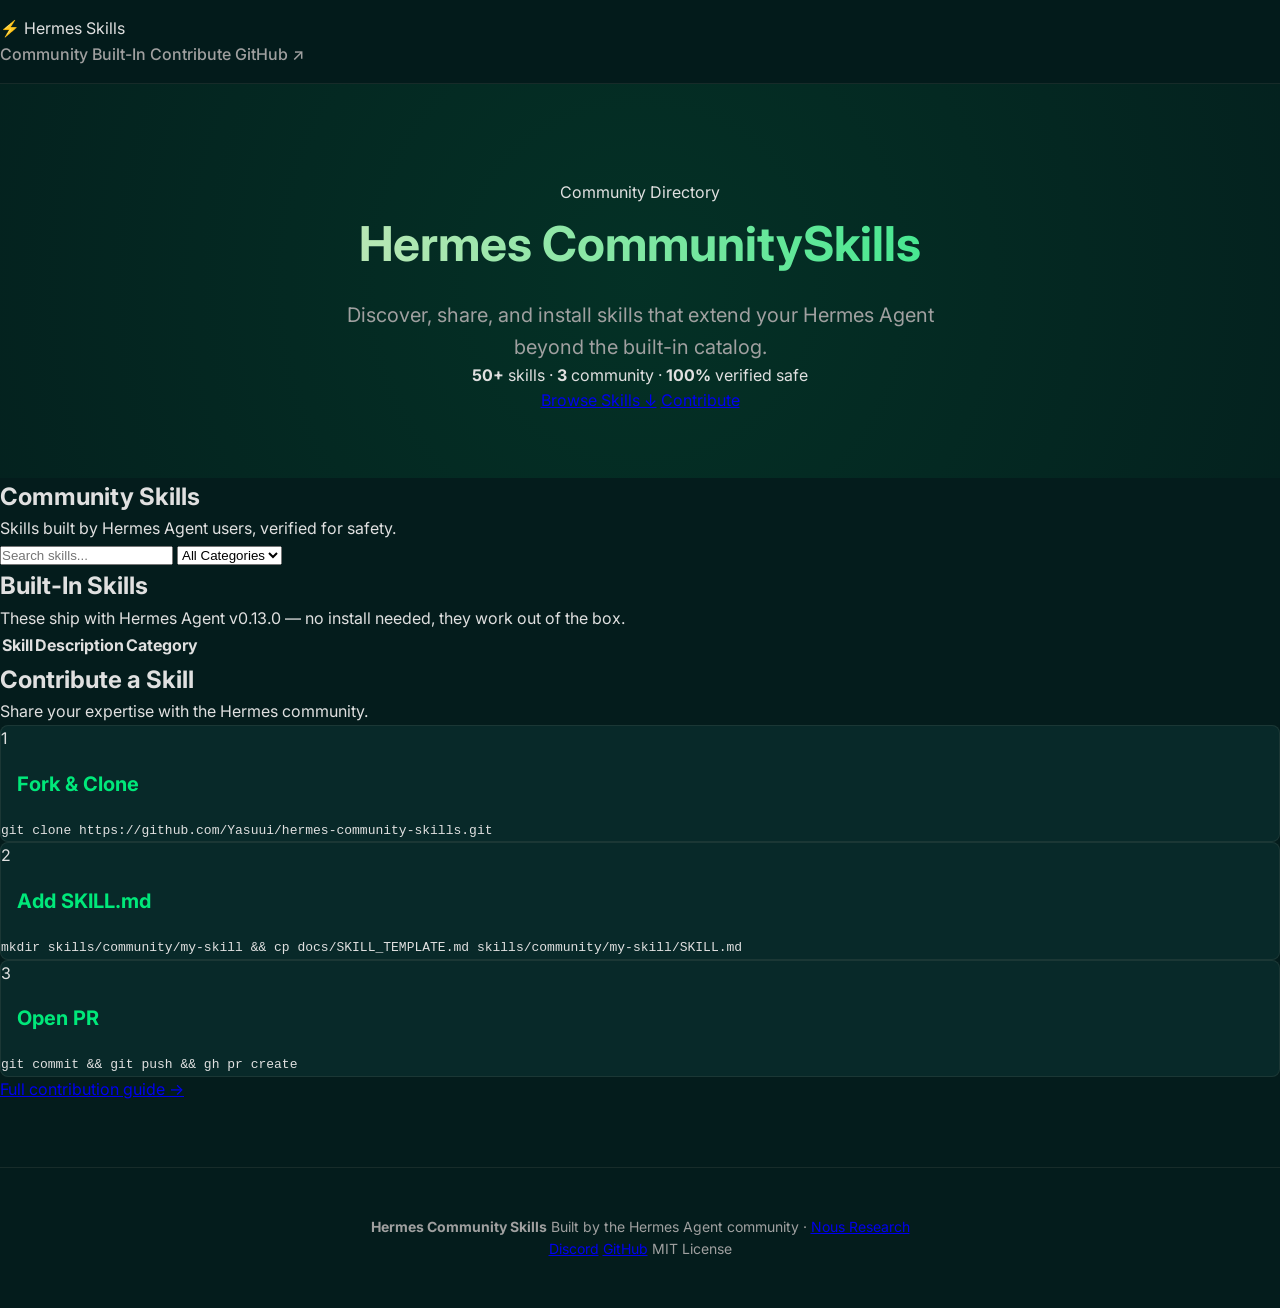
==== index.html @ bfd0f85b "Initial commit: community skills website with docs, app.js, catalog, CI workflow, PR and issue templ" ====
<!DOCTYPE html>
<html lang="en">
<head>
<meta charset="UTF-8">
<meta name="viewport" content="width=device-width, initial-scale=1.0">
<title>Hermes Community Skills</title>
<link rel="preconnect" href="https://fonts.googleapis.com">
<link rel="preconnect" href="https://fonts.gstatic.com" crossorigin>
<link href="https://fonts.googleapis.com/css2?family=Inter:wght@400;500;600;700&family=JetBrains+Mono:wght@400;500&display=swap" rel="stylesheet">
<link rel="stylesheet" href="style.css">
</head>
<body>

<nav class="navbar">
  <div class="nav-inner">
    <span class="nav-brand">⚡ Hermes Skills</span>
    <div class="nav-links">
      <a href="#catalog">Community</a>
      <a href="#builtin">Built-In</a>
      <a href="#contribute">Contribute</a>
      <a href="https://github.com/Yasuui/hermes-community-skills" class="nav-gh" target="_blank">GitHub ↗</a>
    </div>
  </div>
</nav>

<section class="hero" id="hero">
  <div class="hero-inner">
    <div class="hero-badge">
      <span class="badge">Community Directory</span>
    </div>
    <h1>Hermes Community<span class="accent">Skills</span></h1>
    <p class="hero-sub">Discover, share, and install skills that extend your Hermes Agent beyond the built-in catalog.</p>
    <div class="hero-stats">
      <span class="stat"><strong id="skill-count">50+</strong> skills</span>
      <span class="stat-sep">·</span>
      <span class="stat"><strong>3</strong> community</span>
      <span class="stat-sep">·</span>
      <span class="stat"><strong>100%</strong> verified safe</span>
    </div>
    <div class="hero-actions">
      <a href="#catalog" class="btn btn-primary">Browse Skills ↓</a>
      <a href="#contribute" class="btn btn-outline">Contribute</a>
    </div>
  </div>
  <div class="hero-glow"></div>
</section>

<section class="catalog" id="catalog">
  <div class="section-header">
    <h2>Community Skills</h2>
    <p>Skills built by Hermes Agent users, verified for safety.</p>
  </div>

  <div class="filter-bar">
    <input type="text" id="search" class="filter-input" placeholder="Search skills...">
    <select id="category-filter" class="filter-select">
      <option value="all">All Categories</option>
      <option value="devops">DevOps</option>
      <option value="software-development">Development</option>
      <option value="creative">Creative</option>
      <option value="research">Research</option>
      <option value="productivity">Productivity</option>
      <option value="mlops">ML/AI</option>
    </select>
  </div>

  <div class="skill-grid" id="community-grid">
    <!-- Populated by JS -->
  </div>

  <div class="empty-state" id="empty-state" style="display:none">
    <p>No skills match your search.</p>
  </div>
</section>

<section class="builtin" id="builtin">
  <div class="section-header">
    <h2>Built-In Skills</h2>
    <p>These ship with Hermes Agent v0.13.0 — no install needed, they work out of the box.</p>
  </div>

  <div class="builtin-table-wrapper">
    <table class="builtin-table" id="builtin-table">
      <thead>
        <tr>
          <th>Skill</th>
          <th>Description</th>
          <th>Category</th>
        </tr>
      </thead>
      <tbody></tbody>
    </table>
  </div>
</section>

<section class="contribute" id="contribute">
  <div class="section-header">
    <h2>Contribute a Skill</h2>
    <p>Share your expertise with the Hermes community.</p>
  </div>

  <div class="steps">
    <div class="step-card">
      <div class="step-num">1</div>
      <h3>Fork & Clone</h3>
      <code>git clone https://github.com/Yasuui/hermes-community-skills.git</code>
    </div>
    <div class="step-card">
      <div class="step-num">2</div>
      <h3>Add SKILL.md</h3>
      <code>mkdir skills/community/my-skill && cp docs/SKILL_TEMPLATE.md skills/community/my-skill/SKILL.md</code>
    </div>
    <div class="step-card">
      <div class="step-num">3</div>
      <h3>Open PR</h3>
      <code>git commit && git push && gh pr create</code>
    </div>
  </div>

  <p class="contribute-link">
    <a href="https://github.com/Yasuui/hermes-community-skills/blob/main/CONTRIBUTING.md">Full contribution guide →</a>
  </p>
</section>

<footer>
  <div class="footer-inner">
    <div class="footer-brand">
      <strong>Hermes Community Skills</strong>
      <span>Built by the Hermes Agent community · <a href="https://nousresearch.com">Nous Research</a></span>
    </div>
    <div class="footer-links">
      <a href="https://discord.gg/nousresearch">Discord</a>
      <a href="https://github.com/Yasuui/hermes-community-skills">GitHub</a>
      <span>MIT License</span>
    </div>
  </div>
</footer>

<script src="app.js"></script>
</body>
</html>
---- style.css ----
:root {
  --bg-dark: #041c1c;
  --card-bg: rgba(10,47,47,0.7);
  --border: rgba(255,230,203,0.08);
  --accent: #ffe6cb;
  --green: #00e87a;
  --text-light: #e0e0e0;
  --text-muted: #a0a0a0;
  --font-body: 'Inter', sans-serif;
  --font-code: 'JetBrains Mono', monospace;
}

* {
  margin: 0;
  padding: 0;
  box-sizing: border-box;
}

body {
  font-family: var(--font-body);
  background-color: var(--bg-dark);
  color: var(--text-light);
  line-height: 1.6;
}

.container {
  max-width: 1200px;
  margin: 0 auto;
  padding: 0 1rem;
}

nav {
  position: sticky;
  top: 0;
  backdrop-filter: blur(10px);
  background: rgba(4, 28, 28, 0.8);
  border-bottom: 1px solid var(--border);
  z-index: 1000;
  padding: 1rem 0;
}

nav .container {
  display: flex;
  justify-content: space-between;
  align-items: center;
}

nav ul {
  display: flex;
  list-style: none;
  gap: 2rem;
}

nav a {
  color: var(--text-muted);
  text-decoration: none;
  font-weight: 500;
  transition: color 0.3s;
}

nav a:hover {
  color: var(--accent);
}

.hero {
  text-align: center;
  padding: 6rem 0 4rem;
  position: relative;
  overflow: hidden;
}

.hero::before {
  content: '';
  position: absolute;
  top: -50%;
  left: -50%;
  width: 200%;
  height: 200%;
  background: radial-gradient(circle, rgba(0,232,122,0.1) 0%, transparent 70%);
  z-index: -1;
  animation: pulse 4s ease-in-out infinite;
}

@keyframes pulse {
  0%, 100% { opacity: 0.6; }
  50% { opacity: 1; }
}

.hero h1 {
  font-size: 3rem;
  margin-bottom: 1rem;
  background: linear-gradient(to right, var(--accent), var(--green));
  -webkit-background-clip: text;
  -webkit-text-fill-color: transparent;
}

.hero p {
  font-size: 1.25rem;
  color: var(--text-muted);
  max-width: 600px;
  margin: 0 auto;
}

.filters {
  display: flex;
  gap: 1rem;
  flex-wrap: wrap;
  justify-content: center;
  margin: 2rem 0;
}

.filters input,
.filters select {
  padding: 0.75rem 1rem;
  border: 1px solid var(--border);
  background: rgba(10,47,47,0.5);
  color: var(--text-light);
  border-radius: 4px;
  font-family: var(--font-body);
}

.filters input::placeholder {
  color: var(--text-muted);
}

.filters select {
  cursor: pointer;
}

.skills-grid {
  display: grid;
  grid-template-columns: repeat(auto-fit, minmax(300px, 1fr));
  gap: 1.5rem;
  margin: 2rem 0;
}

.skill-card {
  background: var(--card-bg);
  border: 1px solid var(--border);
  border-radius: 8px;
  overflow: hidden;
  transition: border-color 0.3s, transform 0.2s;
}

.skill-card:hover {
  border-color: var(--accent);
  transform: translateY(-4px);
}

.skill-header {
  padding: 1.5rem;
  border-bottom: 1px solid var(--border);
}

.skill-header h2 {
  font-size: 1.5rem;
  margin-bottom: 0.5rem;
  color: var(--accent);
}

.skill-header .category {
  display: inline-block;
  background: rgba(0,232,122,0.2);
  color: var(--green);
  padding: 0.25rem 0.75rem;
  border-radius: 12px;
  font-size: 0.875rem;
  font-weight: 500;
}

.skill-description {
  padding: 0 1.5rem 1.5rem;
  color: var(--text-muted);
  line-height: 1.5;
}

.skill-footer {
  padding: 1.5rem;
  border-top: 1px solid var(--border);
  display: flex;
  justify-content: space-between;
  align-items: center;
}

.copy-btn {
  background: transparent;
  border: 1px solid var(--green);
  color: var(--green);
  padding: 0.5rem 1rem;
  border-radius: 4px;
  cursor: pointer;
  font-family: var(--font-body);
  font-size: 0.875rem;
  transition: all 0.2s;
}

.copy-btn:hover {
  background: rgba(0,232,122,0.2);
}

.copy-btn.copied {
  background: var(--green);
  color: var(--bg-dark);
}

.steps-section {
  margin: 4rem 0;
}

.steps-container {
  display: flex;
  gap: 1.5rem;
  overflow-x: auto;
  padding-bottom: 1rem;
  scrollbar-width: thin;
}

.step-card {
  flex: 0 0 280px;
  background: var(--card-bg);
  border: 1px solid var(--border);
  border-radius: 8px;
  overflow: hidden;
}

.step-card h3 {
  color: var(--green);
  padding: 1rem;
  font-size: 1.25rem;
}

.step-card ol {
  padding: 0 1.5rem 1.5rem;
}

.step-card li {
  margin-bottom: 0.75rem;
  color: var(--text-muted);
  position: relative;
  padding-left: 1.5rem;
}

.step-card li::before {
  content: '';
  position: absolute;
  left: 0;
  top: 0.75rem;
  width: 8px;
  height: 8px;
  background: var(--green);
  border-radius: 50%;
}

footer {
  text-align: center;
  padding: 3rem 0;
  border-top: 1px solid var(--border);
  margin-top: 4rem;
  color: var(--text-muted);
  font-size: 0.875rem;
}

@media (max-width: 768px) {
  .hero h1 {
    font-size: 2.25rem;
  }
  
  .filters {
    flex-direction: column;
    align-items: stretch;
  }
  
  .filters input,
  .filters select {
    width: 100%;
  }
  
  .skills-grid {
    grid-template-columns: 1fr;
  }
  
  .steps-container {
    justify-content: center;
  }
}
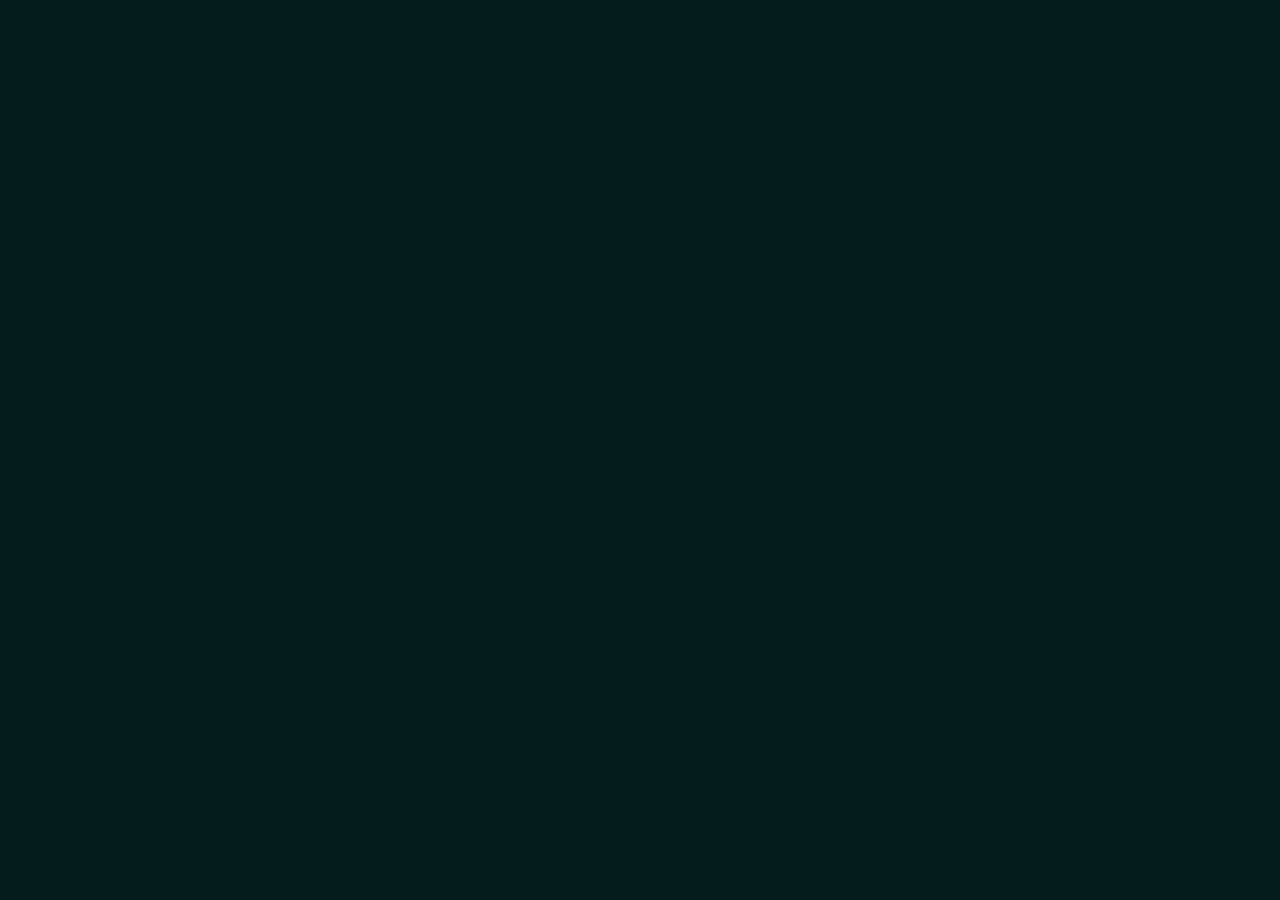
==== commit 3156fd50: "Add index.html for GitHub Pages" ====
--- a/index.html
+++ b/index.html
@@ -1,141 +1,13 @@
 <!DOCTYPE html>
 <html lang="en">
 <head>
-<meta charset="UTF-8">
-<meta name="viewport" content="width=device-width, initial-scale=1.0">
-<title>Hermes Community Skills</title>
-<link rel="preconnect" href="https://fonts.googleapis.com">
-<link rel="preconnect" href="https://fonts.gstatic.com" crossorigin>
-<link href="https://fonts.googleapis.com/css2?family=Inter:wght@400;500;600;700&family=JetBrains+Mono:wght@400;500&display=swap" rel="stylesheet">
-<link rel="stylesheet" href="style.css">
+  <meta charset="UTF-8">
+  <meta name="viewport" content="width=device-width, initial-scale=1.0">
+  <title>Hermes Community Skills</title>
+  <link rel="stylesheet" href="style.css">
 </head>
 <body>
-
-<nav class="navbar">
-  <div class="nav-inner">
-    <span class="nav-brand">⚡ Hermes Skills</span>
-    <div class="nav-links">
-      <a href="#catalog">Community</a>
-      <a href="#builtin">Built-In</a>
-      <a href="#contribute">Contribute</a>
-      <a href="https://github.com/Yasuui/hermes-community-skills" class="nav-gh" target="_blank">GitHub ↗</a>
-    </div>
-  </div>
-</nav>
-
-<section class="hero" id="hero">
-  <div class="hero-inner">
-    <div class="hero-badge">
-      <span class="badge">Community Directory</span>
-    </div>
-    <h1>Hermes Community<span class="accent">Skills</span></h1>
-    <p class="hero-sub">Discover, share, and install skills that extend your Hermes Agent beyond the built-in catalog.</p>
-    <div class="hero-stats">
-      <span class="stat"><strong id="skill-count">50+</strong> skills</span>
-      <span class="stat-sep">·</span>
-      <span class="stat"><strong>3</strong> community</span>
-      <span class="stat-sep">·</span>
-      <span class="stat"><strong>100%</strong> verified safe</span>
-    </div>
-    <div class="hero-actions">
-      <a href="#catalog" class="btn btn-primary">Browse Skills ↓</a>
-      <a href="#contribute" class="btn btn-outline">Contribute</a>
-    </div>
-  </div>
-  <div class="hero-glow"></div>
-</section>
-
-<section class="catalog" id="catalog">
-  <div class="section-header">
-    <h2>Community Skills</h2>
-    <p>Skills built by Hermes Agent users, verified for safety.</p>
-  </div>
-
-  <div class="filter-bar">
-    <input type="text" id="search" class="filter-input" placeholder="Search skills...">
-    <select id="category-filter" class="filter-select">
-      <option value="all">All Categories</option>
-      <option value="devops">DevOps</option>
-      <option value="software-development">Development</option>
-      <option value="creative">Creative</option>
-      <option value="research">Research</option>
-      <option value="productivity">Productivity</option>
-      <option value="mlops">ML/AI</option>
-    </select>
-  </div>
-
-  <div class="skill-grid" id="community-grid">
-    <!-- Populated by JS -->
-  </div>
-
-  <div class="empty-state" id="empty-state" style="display:none">
-    <p>No skills match your search.</p>
-  </div>
-</section>
-
-<section class="builtin" id="builtin">
-  <div class="section-header">
-    <h2>Built-In Skills</h2>
-    <p>These ship with Hermes Agent v0.13.0 — no install needed, they work out of the box.</p>
-  </div>
-
-  <div class="builtin-table-wrapper">
-    <table class="builtin-table" id="builtin-table">
-      <thead>
-        <tr>
-          <th>Skill</th>
-          <th>Description</th>
-          <th>Category</th>
-        </tr>
-      </thead>
-      <tbody></tbody>
-    </table>
-  </div>
-</section>
-
-<section class="contribute" id="contribute">
-  <div class="section-header">
-    <h2>Contribute a Skill</h2>
-    <p>Share your expertise with the Hermes community.</p>
-  </div>
-
-  <div class="steps">
-    <div class="step-card">
-      <div class="step-num">1</div>
-      <h3>Fork & Clone</h3>
-      <code>git clone https://github.com/Yasuui/hermes-community-skills.git</code>
-    </div>
-    <div class="step-card">
-      <div class="step-num">2</div>
-      <h3>Add SKILL.md</h3>
-      <code>mkdir skills/community/my-skill && cp docs/SKILL_TEMPLATE.md skills/community/my-skill/SKILL.md</code>
-    </div>
-    <div class="step-card">
-      <div class="step-num">3</div>
-      <h3>Open PR</h3>
-      <code>git commit && git push && gh pr create</code>
-    </div>
-  </div>
-
-  <p class="contribute-link">
-    <a href="https://github.com/Yasuui/hermes-community-skills/blob/main/CONTRIBUTING.md">Full contribution guide →</a>
-  </p>
-</section>
-
-<footer>
-  <div class="footer-inner">
-    <div class="footer-brand">
-      <strong>Hermes Community Skills</strong>
-      <span>Built by the Hermes Agent community · <a href="https://nousresearch.com">Nous Research</a></span>
-    </div>
-    <div class="footer-links">
-      <a href="https://discord.gg/nousresearch">Discord</a>
-      <a href="https://github.com/Yasuui/hermes-community-skills">GitHub</a>
-      <span>MIT License</span>
-    </div>
-  </div>
-</footer>
-
-<script src="app.js"></script>
+  <div id="app"></div>
+  <script src="app.js"></script>
 </body>
-</html>
+</html>
